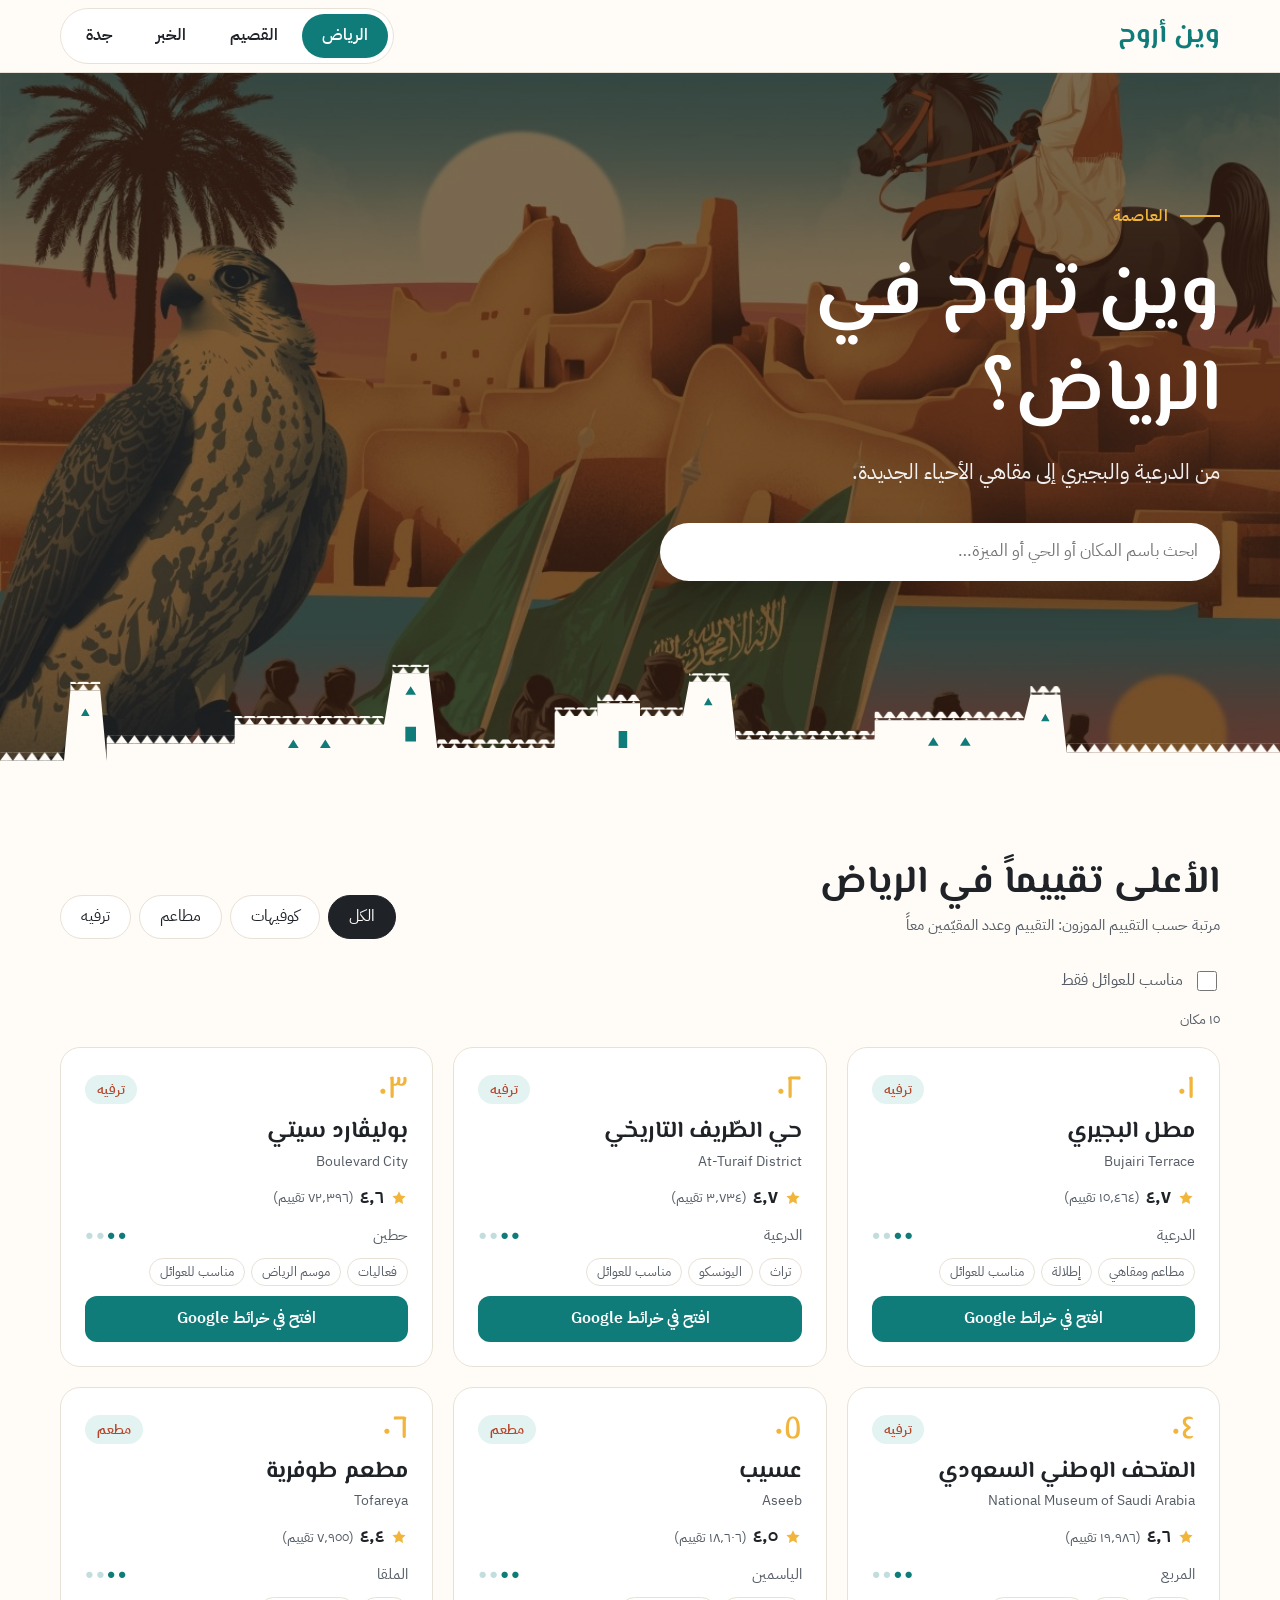
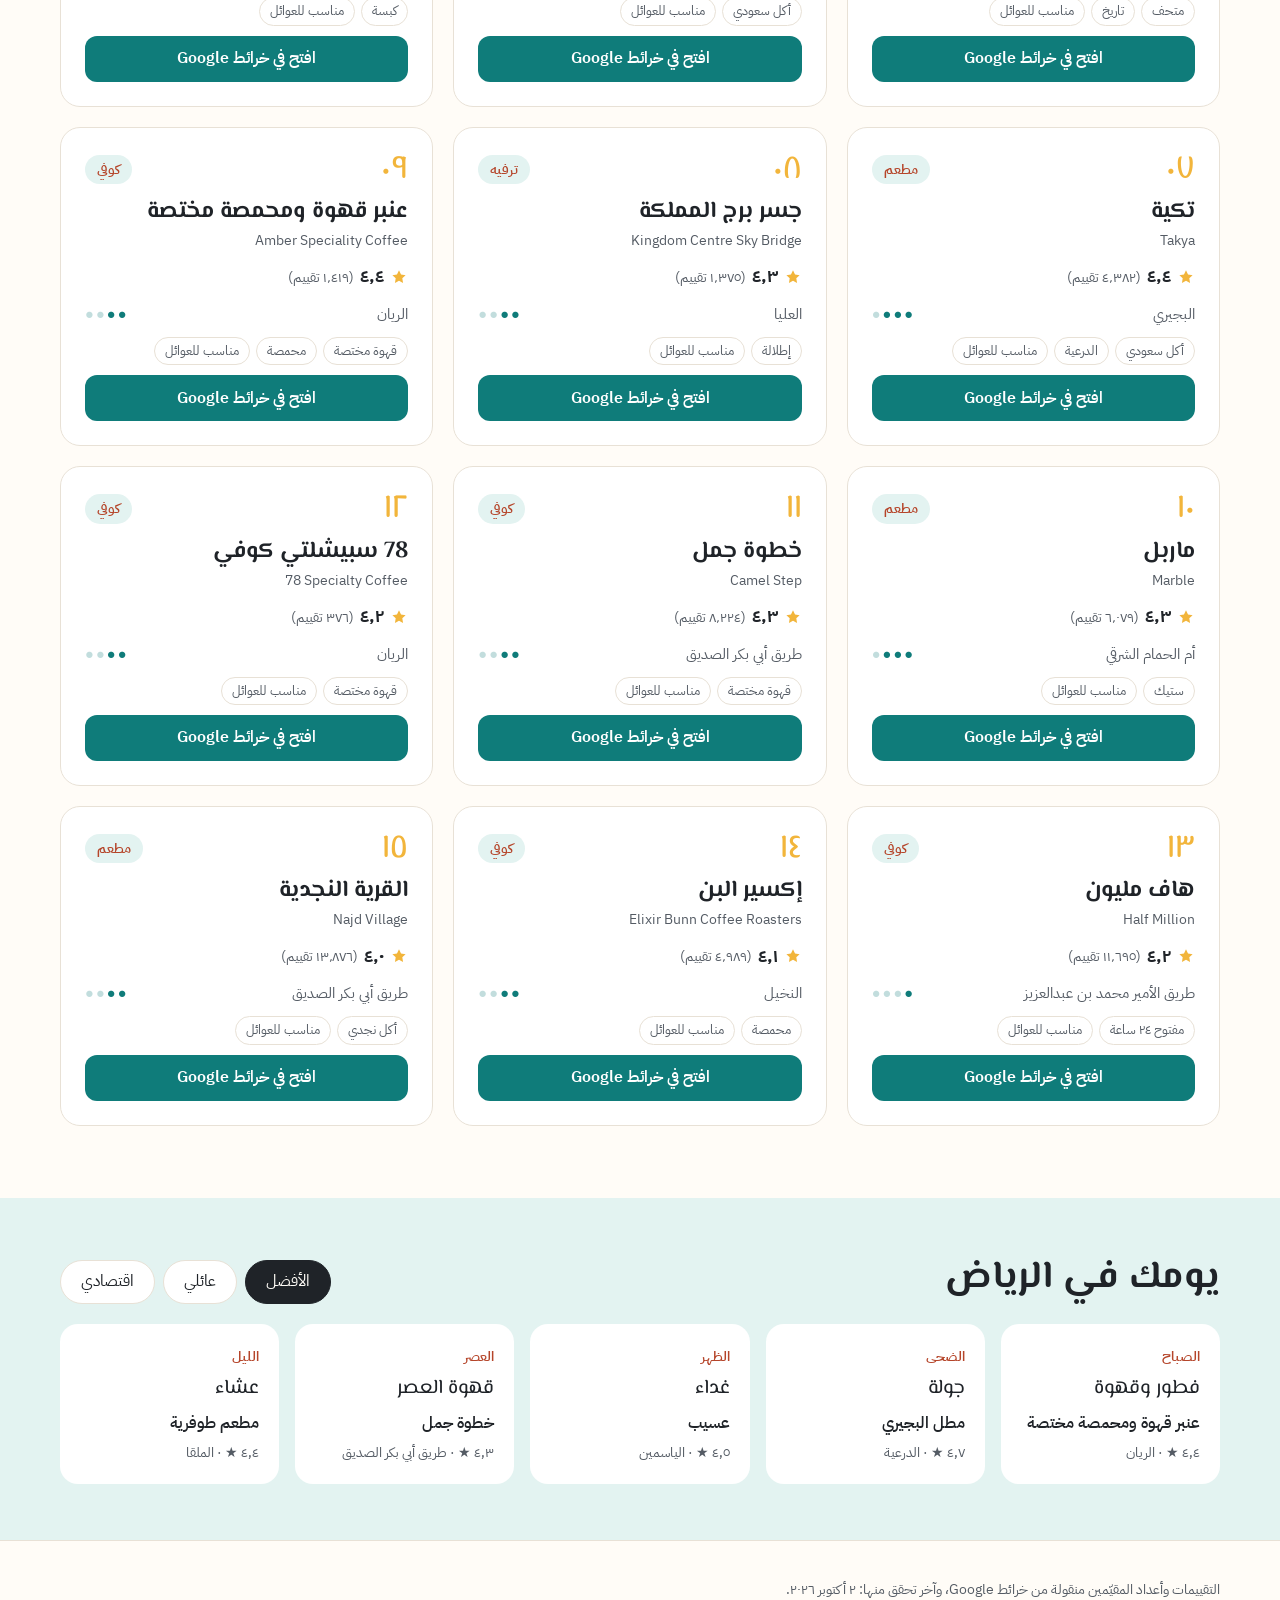
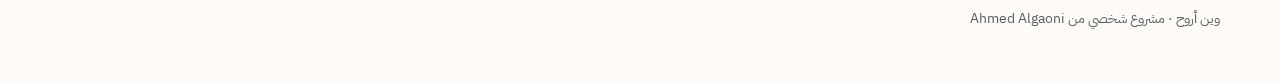
==== index.html @ acad12fd "Build home page: city themes, ranked cards, search, day plan - CSS variables per city, hero photo cr" ====
<!doctype html>
<html lang="ar" dir="rtl">
<head>
  <meta charset="utf-8">
  <meta name="viewport" content="width=device-width, initial-scale=1">
  <title>وين أروح | دليل الكوفيهات والمطاعم والترفيه</title>
  <meta name="description" content="أفضل الكوفيهات والمطاعم والأماكن الترفيهية في الرياض والقصيم والخبر وجدة، حسب تقييمات خرائط Google.">
  <link rel="preconnect" href="https://fonts.googleapis.com">
  <link rel="preconnect" href="https://fonts.gstatic.com" crossorigin>
  <link href="https://fonts.googleapis.com/css2?family=IBM+Plex+Sans+Arabic:wght@400;500;600&family=El+Messiri:wght@600;700&family=Reem+Kufi:wght@600;700&family=Rubik:wght@600;700&family=Amiri:wght@700&display=swap" rel="stylesheet">
  <link rel="stylesheet" href="style.css">
</head>
<body data-city="riyadh">

  <header class="site-header">
    <div class="container header-row">
      <a class="logo" href="#">وين أروح</a>
      <nav class="city-switch" aria-label="اختر المدينة">
        <button type="button" data-city="riyadh">الرياض</button>
        <button type="button" data-city="qassim">القصيم</button>
        <button type="button" data-city="khobar">الخبر</button>
        <button type="button" data-city="jeddah">جدة</button>
      </nav>
    </div>
  </header>

  <section class="hero">
    <!-- One photo per city; CSS fades in the active one -->
    <img class="hero-img" data-city="riyadh" src="assets/img/riyadh.jpg" alt="">
    <img class="hero-img" data-city="qassim" src="assets/img/qassim.jpg" alt="">
    <img class="hero-img" data-city="khobar" src="assets/img/khobar.jpg" alt="">
    <img class="hero-img" data-city="jeddah" src="assets/img/jeddah.jpg" alt="">
    <div class="hero-overlay"></div>

    <div class="container hero-content">
      <p class="kicker" id="hero-kicker"></p>
      <h1 id="hero-title"></h1>
      <p class="tagline" id="hero-tagline"></p>
      <form class="search" role="search" onsubmit="return false">
        <label for="search-input" class="visually-hidden">ابحث عن مكان</label>
        <input id="search-input" type="search" placeholder="ابحث باسم المكان أو الحي أو الميزة…" autocomplete="off">
      </form>
    </div>

    <!-- City skylines (drawn in code, coloured by CSS variables) -->
    <div class="skylines" aria-hidden="true">
      <svg class="skyline" data-city="riyadh" viewBox="0 0 1200 160" preserveAspectRatio="xMidYMax slice">
        <defs><pattern id="cr-r" width="12" height="8" patternUnits="userSpaceOnUse"><path class="sk-fill" d="M0 8L6 0L12 8Z"/></pattern></defs>
        <path class="sk-fill" d="M0 160V112H60L66 46H94L100 112V96H220V78H360L368 30H402L410 100H520V70H560V58H600V70H640L646 38H684L690 92H820V74H960L966 50H994L1000 104H1200V160Z"/>
        <g fill="url(#cr-r)"><rect x="0" y="104" width="60" height="8"/><rect x="66" y="38" width="28" height="8"/><rect x="100" y="88" width="120" height="8"/><rect x="220" y="70" width="140" height="8"/><rect x="368" y="22" width="34" height="8"/><rect x="410" y="92" width="110" height="8"/><rect x="520" y="62" width="40" height="8"/><rect x="560" y="50" width="40" height="8"/><rect x="600" y="62" width="40" height="8"/><rect x="646" y="30" width="38" height="8"/><rect x="690" y="84" width="130" height="8"/><rect x="820" y="66" width="140" height="8"/><rect x="966" y="42" width="28" height="8"/><rect x="1000" y="96" width="200" height="8"/></g>
        <path class="sk-win" d="M76 70l4-7 4 7z M380 50l5-8 5 8z M380 80h10v14h-10z M660 60l4-7 4 7z M270 100l5-8 5 8z M300 100l5-8 5 8z M870 98l5-8 5 8z M900 98l5-8 5 8z M580 84h8v16h-8z M976 75l4-7 4 7z"/>
      </svg>
      <svg class="skyline" data-city="qassim" viewBox="0 0 1200 160" preserveAspectRatio="xMidYMax slice">
        <defs>
          <pattern id="cr-q" width="12" height="8" patternUnits="userSpaceOnUse"><path class="sk-fill" d="M0 8L6 0L12 8Z"/></pattern>
          <g id="palm-q" class="sk-fill"><path d="M-3 0L3 0L5 90L-5 90Z"/><path d="M0 0Q-26-12-48 6Q-24-4 0 4Z M0 0Q26-12 48 6Q24-4 0 4Z M0 0Q-14-26-38-30Q-14-18 0 3Z M0 0Q14-26 38-30Q14-18 0 3Z M0 0Q-2-24 4-36Q4-18 2 2Z"/></g>
        </defs>
        <use href="#palm-q" x="90" y="34"/><use href="#palm-q" x="330" y="26"/><use href="#palm-q" x="620" y="16"/><use href="#palm-q" x="930" y="28"/><use href="#palm-q" x="1130" y="22"/>
        <path class="sk-fill" d="M0 160V118H140V104H260V120H420V100H560V116H700V96H840V118H1000V106H1200V160Z"/>
        <g fill="url(#cr-q)"><rect x="0" y="110" width="140" height="8"/><rect x="140" y="96" width="120" height="8"/><rect x="260" y="112" width="160" height="8"/><rect x="420" y="92" width="140" height="8"/><rect x="560" y="108" width="140" height="8"/><rect x="700" y="88" width="140" height="8"/><rect x="840" y="110" width="160" height="8"/><rect x="1000" y="98" width="200" height="8"/></g>
        <path class="sk-win" d="M190 130h8v12h-8z M480 122l5-8 5 8z M500 122l5-8 5 8z M760 118l5-8 5 8z M780 118l5-8 5 8z M1080 128h8v12h-8z"/>
      </svg>
      <svg class="skyline" data-city="khobar" viewBox="0 0 1200 160" preserveAspectRatio="xMidYMax slice">
        <defs><g id="palm-k" class="sk-fill"><path d="M-3 0L3 0L5 90L-5 90Z"/><path d="M0 0Q-26-12-48 6Q-24-4 0 4Z M0 0Q26-12 48 6Q24-4 0 4Z M0 0Q-14-26-38-30Q-14-18 0 3Z M0 0Q14-26 38-30Q14-18 0 3Z M0 0Q-2-24 4-36Q4-18 2 2Z"/></g></defs>
        <use href="#palm-k" x="380" y="44"/><use href="#palm-k" x="470" y="52"/><use href="#palm-k" x="720" y="48"/>
        <g class="sk-fill">
          <path d="M0 160V122H70V100H120V116H190V86H240V108H300V124H760V104H820V82H870V110H940V92H990V118H1080V100H1130V120H1200V160Z"/>
          <path d="M592 130V50H608V130Z M598 4H602V22H598Z"/>
          <ellipse cx="600" cy="44" rx="46" ry="16"/>
          <circle cx="600" cy="22" r="8"/>
        </g>
        <path class="sk-win" d="M200 96h8v8h-8z M220 96h8v8h-8z M200 112h8v8h-8z M220 112h8v8h-8z M830 92h8v8h-8z M850 92h8v8h-8z M830 108h8v8h-8z M850 108h8v8h-8z M950 102h8v8h-8z M970 102h8v8h-8z"/>
      </svg>
      <svg class="skyline" data-city="jeddah" viewBox="0 0 1200 160" preserveAspectRatio="xMidYMax slice">
        <defs><pattern id="lat-j" width="8" height="8" patternUnits="userSpaceOnUse"><rect class="sk-fill" x="0" y="0" width="2" height="8"/></pattern></defs>
        <path class="sk-fill" d="M0 160V80H60V50H130V70H180V36H250V60H300V92H360V44H430V74H480V100H520V60H528L534 28L540 60H548V100H600V40H670V66H720V30H790V84H850V52H920V76H980V40H1050V70H1110V58H1200V160Z M516 72H552V76H516Z"/>
        <path class="sk-win" d="M80 66h30v34h-30z M195 50h40v44h-40z M375 58h40v42h-40z M615 54h40v36h-40z M735 44h40v48h-40z M865 66h40v32h-40z M995 54h40v42h-40z M1125 72h30v28h-30z"/>
        <path fill="url(#lat-j)" d="M80 66h30v34h-30z M195 50h40v44h-40z M375 58h40v42h-40z M615 54h40v36h-40z M735 44h40v48h-40z M865 66h40v32h-40z M995 54h40v42h-40z M1125 72h30v28h-30z"/>
      </svg>
    </div>
  </section>

  <main>
    <section class="container places" aria-labelledby="places-title">
      <div class="section-head">
        <div>
          <h2 id="places-title"></h2>
          <p class="section-sub">مرتبة حسب التقييم الموزون: التقييم وعدد المقيّمين معاً</p>
        </div>
        <div class="tabs" role="group" aria-label="التصنيف">
          <button type="button" data-cat="all" aria-pressed="true">الكل</button>
          <button type="button" data-cat="cafe" aria-pressed="false">كوفيهات</button>
          <button type="button" data-cat="restaurant" aria-pressed="false">مطاعم</button>
          <button type="button" data-cat="entertainment" aria-pressed="false">ترفيه</button>
        </div>
      </div>
      <label class="family-toggle">
        <input type="checkbox" id="family-only">
        <span>مناسب للعوائل فقط</span>
      </label>
      <p class="results-count" id="results-count" aria-live="polite"></p>
      <div class="cards" id="cards"></div>
    </section>

    <section class="plan-wrap" aria-labelledby="plan-title">
      <div class="container">
        <div class="section-head">
          <h2 id="plan-title"></h2>
          <div class="tabs" role="group" aria-label="نوع الخطة">
            <button type="button" data-mode="best" aria-pressed="true">الأفضل</button>
            <button type="button" data-mode="family" aria-pressed="false">عائلي</button>
            <button type="button" data-mode="budget" aria-pressed="false">اقتصادي</button>
          </div>
        </div>
        <ol class="plan" id="plan"></ol>
      </div>
    </section>
  </main>

  <footer class="site-footer">
    <div class="container">
      <p>التقييمات وأعداد المقيّمين منقولة من خرائط Google، وآخر تحقق منها: <span id="checked-date"></span>.</p>
      <p>وين أروح · مشروع شخصي من Ahmed Algaoni</p>
    </div>
  </footer>

  <!-- Card template: filled by script.js with textContent (never innerHTML) -->
  <template id="card-template">
    <article class="card">
      <div class="card-top">
        <span class="rank"></span>
        <span class="chip cat"></span>
      </div>
      <h3 class="name"></h3>
      <p class="name-en"></p>
      <p class="rating">
        <svg class="star" viewBox="0 0 24 24" aria-hidden="true"><path d="M12 3l2.7 5.6 6.1.9-4.4 4.3 1 6.1L12 17l-5.4 2.9 1-6.1L3.2 9.5l6.1-.9z"/></svg>
        <strong class="score"></strong>
        <span class="reviews"></span>
      </p>
      <p class="meta">
        <span class="hood"></span>
        <span class="price"></span>
      </p>
      <ul class="tags"></ul>
      <a class="btn maps" target="_blank" rel="noopener">افتح في خرائط Google</a>
    </article>
  </template>

  <script src="script.js"></script>
</body>
</html>
---- style.css ----
/* ===== City themes =====
   Each city only changes these variables; the rest of the CSS never
   hard-codes a city colour. script.js just sets <body data-city="..."> */

body[data-city="riyadh"] {
  --bg: #FFFCF7; --surface: #FFFFFF; --ink: #1F2328; --muted: #545B64; --line: #E8E1D6;
  --primary: #0F7C7A; --primary-dark: #0A5957; --on-primary: #FFFFFF;
  --accent: #F2B53B; --on-accent: #2A1E00; --soft: #FCEBC4; --tint: #E3F3F1;
  --cat: #B5452A; --overlay: rgba(25, 18, 12, 0.55);
  --display: "El Messiri", serif;
}
body[data-city="qassim"] {
  --bg: #FFFBF5; --surface: #FFFFFF; --ink: #1E2421; --muted: #55605A; --line: #ECE3D6;
  --primary: #9A4F1E; --primary-dark: #7A3D16; --on-primary: #FFFFFF;
  --accent: #E2A23B; --on-accent: #2A1A00; --soft: #F8E6C4; --tint: #FBEEDF;
  --cat: #2F6B4F; --overlay: rgba(40, 22, 10, 0.58);
  --display: "Reem Kufi", sans-serif;
}
body[data-city="khobar"] {
  --bg: #FAFCFD; --surface: #FFFFFF; --ink: #13232F; --muted: #4D5D69; --line: #E1E8EE;
  --primary: #1F5F78; --primary-dark: #174A5E; --on-primary: #FFFFFF;
  --accent: #E6B98A; --on-accent: #2A1C08; --soft: #FBEBD3; --tint: #E3EFF2;
  --cat: #B4532F; --overlay: rgba(10, 32, 42, 0.5);
  --display: "Rubik", sans-serif;
}
body[data-city="jeddah"] {
  --bg: #FFFBF7; --surface: #FFFFFF; --ink: #24201E; --muted: #5E5752; --line: #ECE4DA;
  --primary: #7B4B2A; --primary-dark: #5E3820; --on-primary: #FFFFFF;
  --accent: #2C7A8C; --on-accent: #FFFFFF; --soft: #DCEEF1; --tint: #F4ECE3;
  --cat: #2C6E7E; --overlay: rgba(28, 22, 18, 0.58);
  --display: "Amiri", serif;
}

/* ===== Base ===== */

*, *::before, *::after { box-sizing: border-box; }

body {
  margin: 0;
  background: var(--bg);
  color: var(--ink);
  font-family: "IBM Plex Sans Arabic", sans-serif;
  font-size: 16px;
  line-height: 1.7;
  transition: background-color 0.6s ease, color 0.6s ease;
}

h1, h2, h3 { font-family: var(--display); font-weight: 700; line-height: 1.3; margin: 0; }
a { color: var(--primary); }
button { font: inherit; cursor: pointer; }

.container { width: min(1160px, 100% - 32px); margin-inline: auto; }

.visually-hidden {
  position: absolute; width: 1px; height: 1px; overflow: hidden;
  clip: rect(0 0 0 0); white-space: nowrap;
}

:focus-visible { outline: 3px solid var(--accent); outline-offset: 2px; }

/* ===== Header ===== */

.site-header {
  position: sticky; top: 0; z-index: 10;
  background: color-mix(in srgb, var(--bg) 92%, transparent);
  backdrop-filter: blur(10px);
  border-bottom: 1px solid var(--line);
}
.header-row {
  min-height: 72px;
  display: flex; align-items: center; justify-content: space-between; gap: 16px;
}
.logo {
  font-family: var(--display); font-size: 1.7rem; font-weight: 700;
  color: var(--primary); text-decoration: none;
}
.city-switch {
  display: flex; gap: 4px; padding: 5px;
  background: var(--surface); border: 1px solid var(--line); border-radius: 999px;
  overflow-x: auto;
}
.city-switch button {
  min-height: 44px; padding: 0 20px; border: 0; border-radius: 999px;
  background: transparent; color: var(--ink); font-weight: 600; white-space: nowrap;
  transition: background-color 0.3s, color 0.3s;
}
.city-switch button[aria-pressed="true"] { background: var(--primary); color: var(--on-primary); }
.city-switch button:hover:not([aria-pressed="true"]) { background: var(--tint); }

/* ===== Hero ===== */

.hero {
  position: relative; overflow: hidden;
  min-height: min(82vh, 760px);
  display: flex; align-items: center;
  background: var(--primary-dark); color: #FFFFFF;
}
.hero-img {
  position: absolute; inset: 0; width: 100%; height: 100%;
  object-fit: cover; object-position: center 40%;
  opacity: 0; transform: scale(1.06);
  transition: opacity 1s ease, transform 6s ease;
}
body[data-city="riyadh"] .hero-img[data-city="riyadh"],
body[data-city="qassim"] .hero-img[data-city="qassim"],
body[data-city="khobar"] .hero-img[data-city="khobar"],
body[data-city="jeddah"] .hero-img[data-city="jeddah"] { opacity: 1; transform: scale(1); }

.hero-overlay { position: absolute; inset: 0; background: var(--overlay); }

.hero-content { position: relative; padding: 96px 0 200px; }
.kicker {
  display: inline-flex; align-items: center; gap: 12px; margin: 0 0 18px;
  color: var(--accent); font-weight: 600; letter-spacing: 0.02em;
}
.kicker::before { content: ""; width: 40px; height: 2px; background: currentColor; }
body[data-city="jeddah"] .kicker { color: #9FD6E2; }

.hero h1 { font-size: clamp(2.4rem, 6vw, 4.6rem); max-width: 12ch; }
.tagline { font-size: clamp(1.05rem, 2vw, 1.3rem); margin: 16px 0 32px; max-width: 34ch; opacity: 0.92; }

.search input {
  width: min(560px, 100%); min-height: 58px; padding: 0 22px;
  border: 0; border-radius: 999px; background: #FFFFFF; color: #1F2328;
  font: inherit; font-size: 1.05rem;
  box-shadow: 0 18px 40px rgba(0, 0, 0, 0.25);
}

.skylines { position: absolute; inset-inline: 0; bottom: -1px; height: 170px; pointer-events: none; }
.skyline {
  position: absolute; inset: 0; width: 100%; height: 100%;
  opacity: 0; transition: opacity 0.8s ease;
}
body[data-city="riyadh"] .skyline[data-city="riyadh"],
body[data-city="qassim"] .skyline[data-city="qassim"],
body[data-city="khobar"] .skyline[data-city="khobar"],
body[data-city="jeddah"] .skyline[data-city="jeddah"] { opacity: 1; }
.sk-fill { fill: var(--bg); }
.sk-win { fill: var(--primary); }

/* ===== Section heads & tabs ===== */

.places { padding: 48px 0 24px; }
.section-head {
  display: flex; flex-wrap: wrap; align-items: flex-end; justify-content: space-between;
  gap: 16px; margin-bottom: 20px;
}
.section-head h2 { font-size: clamp(1.8rem, 3.5vw, 2.4rem); }
.section-sub { margin: 4px 0 0; color: var(--muted); font-size: 0.95rem; }

.tabs { display: flex; flex-wrap: wrap; gap: 8px; }
.tabs button {
  min-height: 44px; padding: 0 20px; border-radius: 999px;
  border: 1px solid var(--line); background: var(--surface); color: var(--ink);
  transition: all 0.25s;
}
.tabs button[aria-pressed="true"] { background: var(--ink); border-color: var(--ink); color: var(--bg); }

.family-toggle {
  display: inline-flex; align-items: center; gap: 10px; min-height: 44px;
  color: var(--muted); cursor: pointer;
}
.family-toggle input { width: 20px; height: 20px; accent-color: var(--primary); }
.results-count { color: var(--muted); font-size: 0.9rem; margin: 4px 0 16px; }

/* ===== Cards ===== */

.cards {
  display: grid; gap: 20px;
  grid-template-columns: repeat(auto-fill, minmax(min(100%, 290px), 1fr));
}
.card {
  position: relative; display: flex; flex-direction: column; gap: 10px;
  padding: 24px; border-radius: 20px;
  background: var(--surface); border: 1px solid var(--line);
  transition: transform 0.3s ease, box-shadow 0.3s ease;
  animation: rise 0.5s ease both;
}
.card:hover { transform: translateY(-4px); box-shadow: 0 18px 40px rgba(0, 0, 0, 0.08); }
@keyframes rise { from { opacity: 0; transform: translateY(12px); } }

.card-top { display: flex; align-items: center; justify-content: space-between; }
.rank {
  font-family: var(--display); font-size: 2.2rem; line-height: 1;
  color: var(--accent);
}
body[data-city="khobar"] .rank { color: #C08A50; }
.chip {
  display: inline-block; padding: 3px 12px; border-radius: 999px;
  background: var(--tint); font-size: 0.85rem; font-weight: 600;
}
.chip.cat { color: var(--cat); }

.card .name { font-size: 1.45rem; }
.name-en { margin: -8px 0 0; color: var(--muted); font-size: 0.85rem; direction: ltr; text-align: right; }

.rating { display: flex; align-items: center; gap: 6px; margin: 0; }
.star { width: 18px; height: 18px; fill: var(--accent); }
body[data-city="khobar"] .star { fill: #C08A50; }
.score { font-size: 1.1rem; }
.reviews { color: var(--muted); font-size: 0.9rem; }

.meta { display: flex; justify-content: space-between; gap: 12px; margin: 0; color: var(--muted); font-size: 0.92rem; }
.price { letter-spacing: 2px; color: var(--primary); }
.price .off { opacity: 0.25; }

.tags { display: flex; flex-wrap: wrap; gap: 6px; margin: 0; padding: 0; list-style: none; }
.tags li { padding: 2px 10px; border-radius: 999px; border: 1px solid var(--line); font-size: 0.82rem; color: var(--muted); }

.btn {
  margin-top: auto; min-height: 46px;
  display: flex; align-items: center; justify-content: center;
  border-radius: 12px; background: var(--primary); color: var(--on-primary);
  font-weight: 600; text-decoration: none;
  transition: background-color 0.25s;
}
.btn:hover { background: var(--primary-dark); }

.empty { padding: 40px; text-align: center; color: var(--muted); border: 1px dashed var(--line); border-radius: 20px; }

/* ===== Day plan ===== */

.plan-wrap { margin-top: 48px; padding: 56px 0; background: var(--tint); transition: background-color 0.6s; }
.plan {
  list-style: none; margin: 0; padding: 0;
  display: grid; gap: 16px;
  grid-template-columns: repeat(auto-fit, minmax(min(100%, 190px), 1fr));
}
.plan li {
  padding: 20px; border-radius: 18px; background: var(--surface);
  display: flex; flex-direction: column; gap: 4px;
}
.plan .when { color: var(--cat); font-weight: 600; font-size: 0.9rem; }
.plan .what { font-family: var(--display); font-size: 1.25rem; }
.plan a { color: var(--ink); font-weight: 600; text-decoration: none; }
.plan a:hover { color: var(--primary); text-decoration: underline; }
.plan .sub { color: var(--muted); font-size: 0.85rem; }

/* ===== Footer ===== */

.site-footer { padding: 32px 0 48px; color: var(--muted); font-size: 0.9rem; border-top: 1px solid var(--line); }
.site-footer p { margin: 4px 0; }

/* ===== Small screens ===== */

@media (max-width: 640px) {
  /* Compact header: logo + cities on one row, and it scrolls away */
  .site-header { position: static; }
  .header-row { min-height: 64px; gap: 8px; }
  .logo { font-size: 1.25rem; white-space: nowrap; }
  .city-switch { padding: 3px; }
  .city-switch button { min-height: 40px; padding: 0 10px; font-size: 0.9rem; }
  .hero-content { padding: 64px 0 150px; }
  .skylines { height: 110px; }
}

@media (prefers-reduced-motion: reduce) {
  *, *::before, *::after { transition: none !important; animation: none !important; }
}
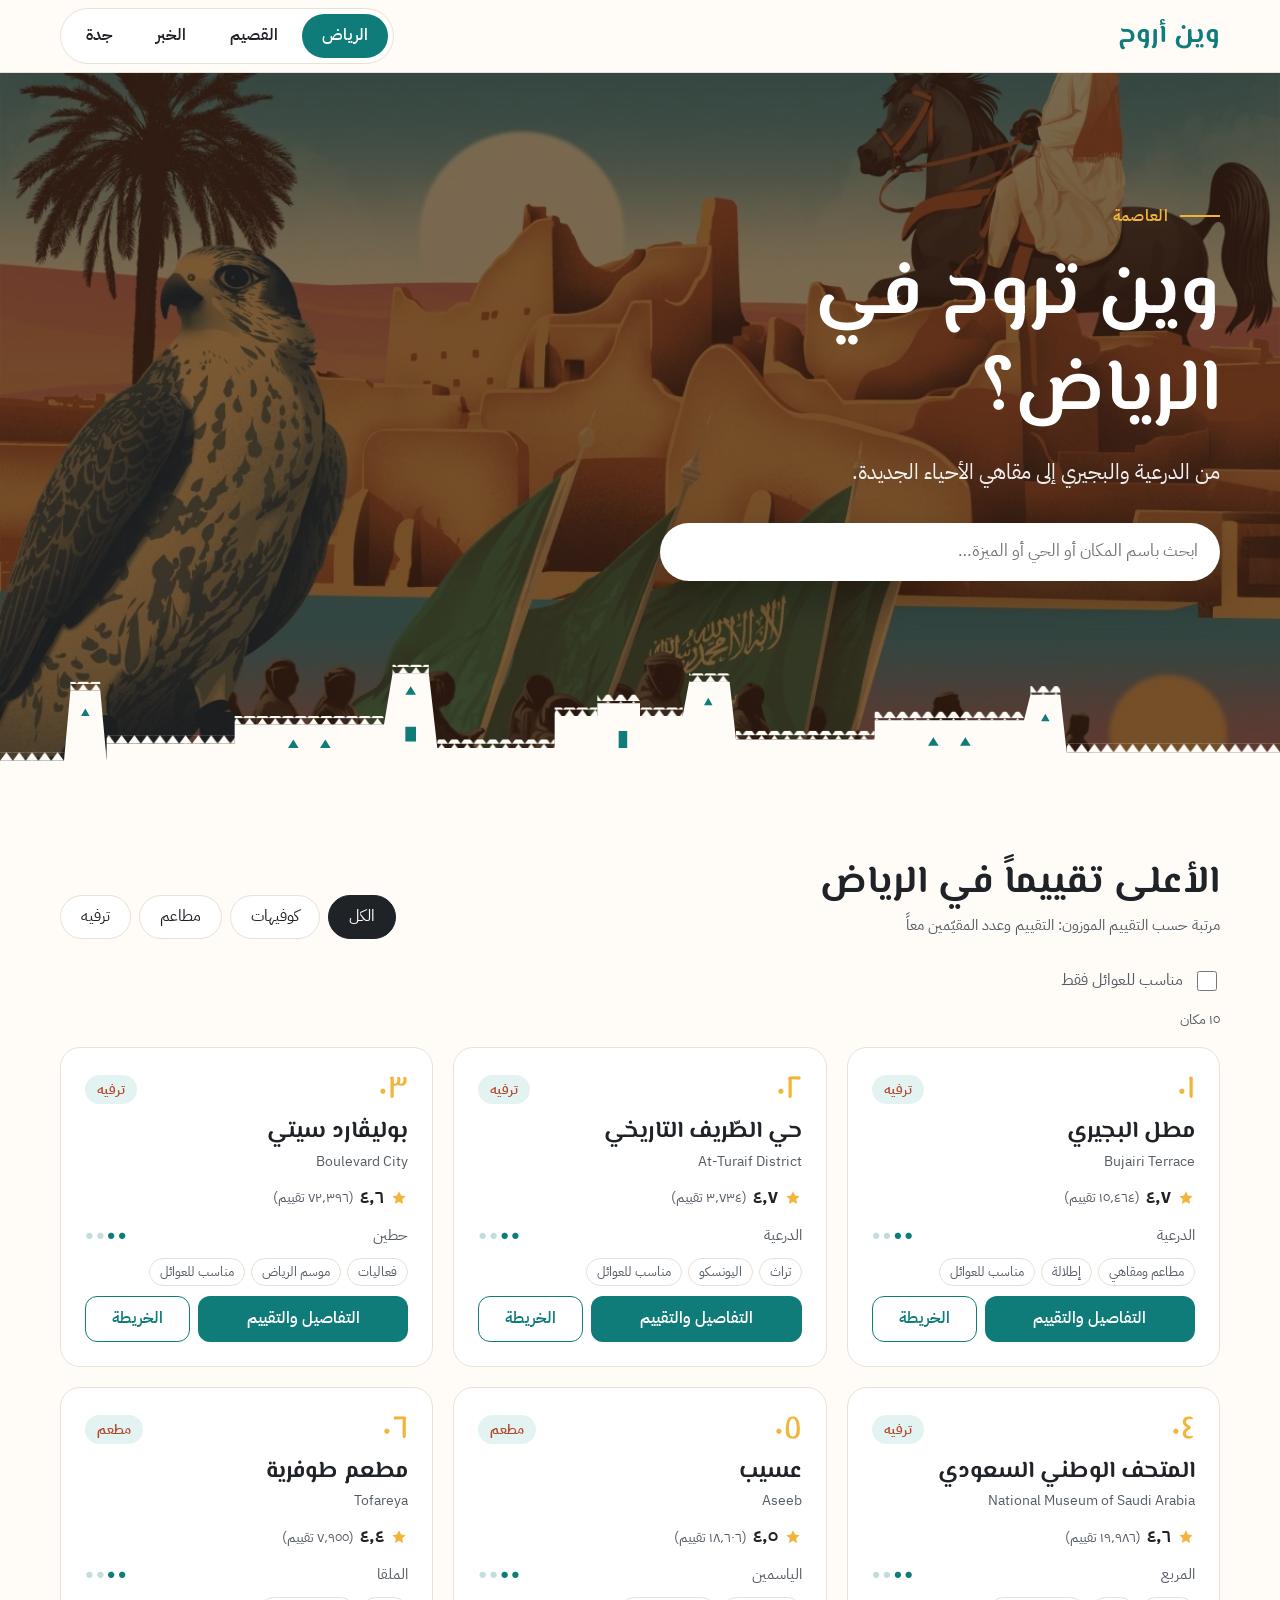
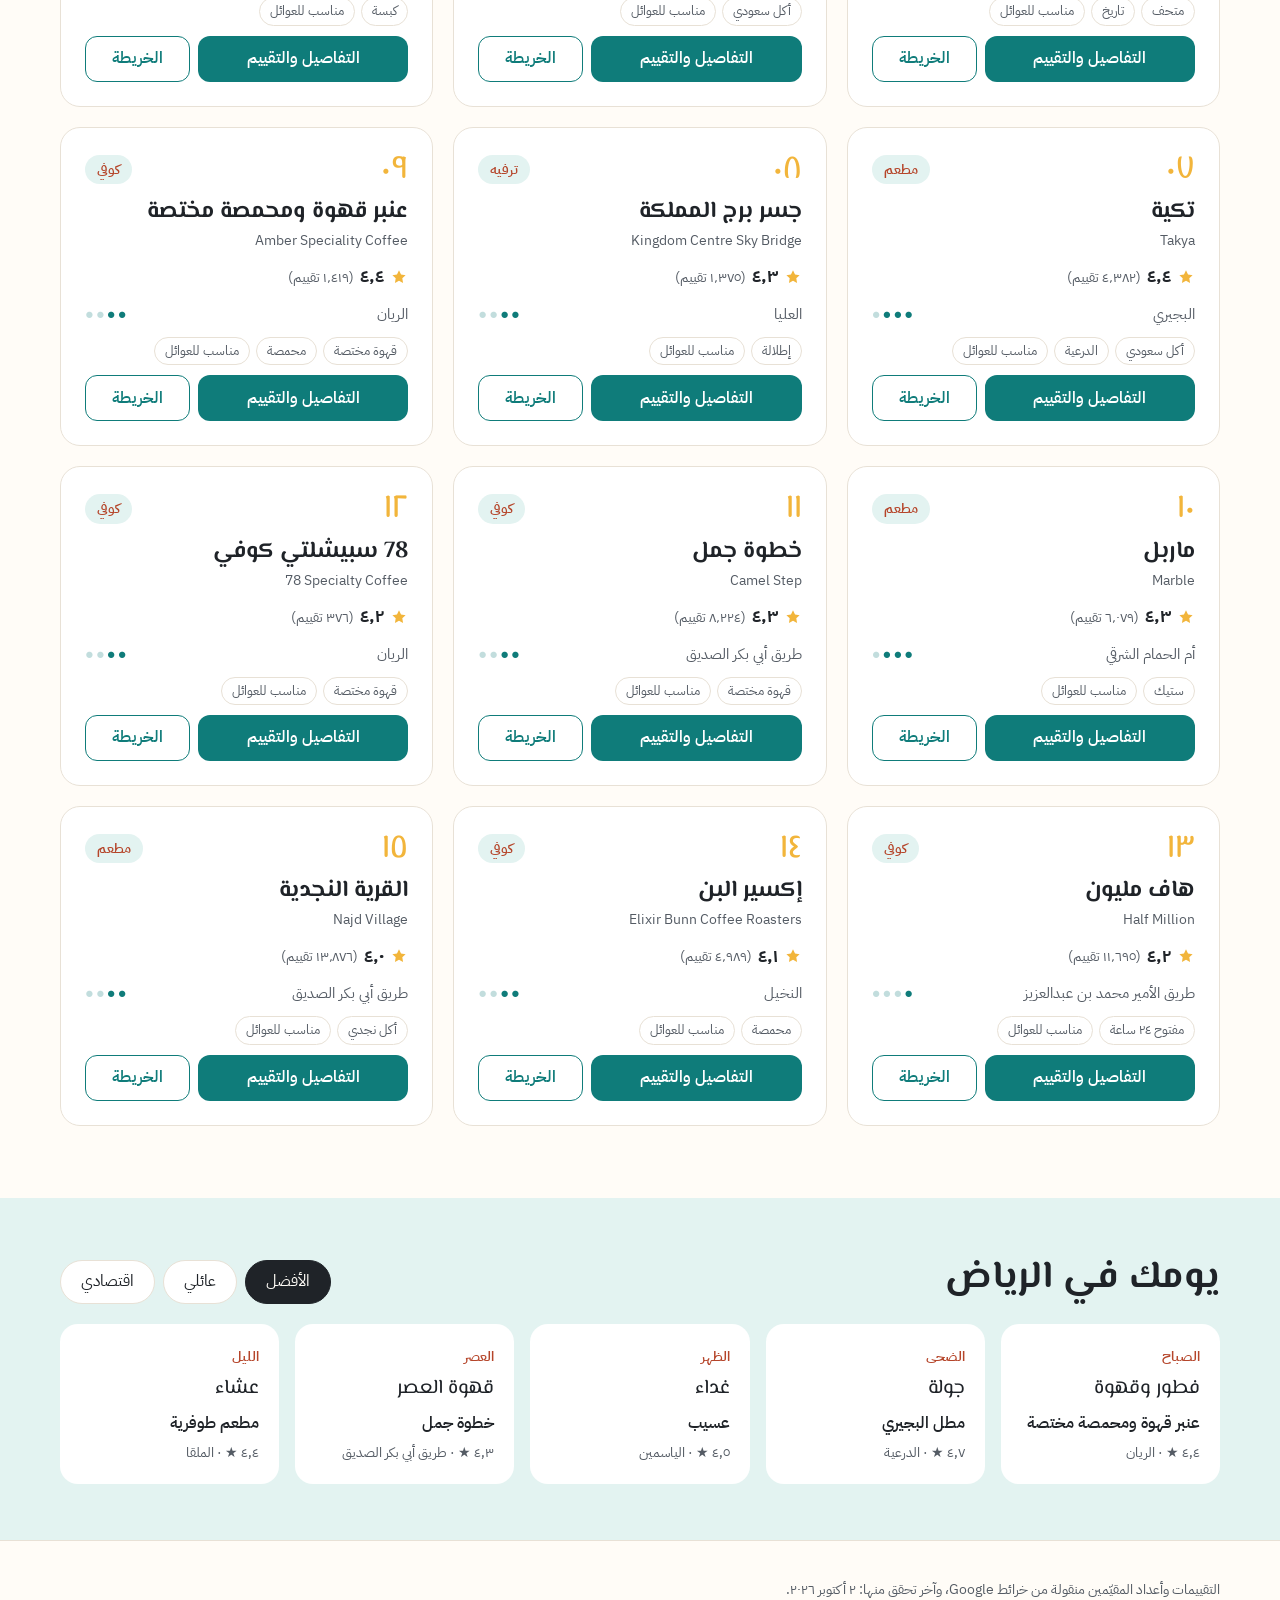
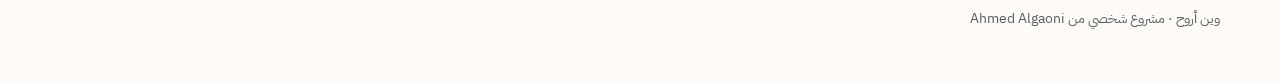
==== commit 32a1164a: "Add place details page with visitor reviews - common.js: shared helpers for both pages (DRY) - place" ====
--- a/index.html
+++ b/index.html
@@ -131,7 +131,7 @@
         <span class="rank"></span>
         <span class="chip cat"></span>
       </div>
-      <h3 class="name"></h3>
+      <h3 class="name"><a></a></h3>
       <p class="name-en"></p>
       <p class="rating">
         <svg class="star" viewBox="0 0 24 24" aria-hidden="true"><path d="M12 3l2.7 5.6 6.1.9-4.4 4.3 1 6.1L12 17l-5.4 2.9 1-6.1L3.2 9.5l6.1-.9z"/></svg>
@@ -143,10 +143,14 @@
         <span class="price"></span>
       </p>
       <ul class="tags"></ul>
-      <a class="btn maps" target="_blank" rel="noopener">افتح في خرائط Google</a>
+      <div class="actions">
+        <a class="btn details">التفاصيل والتقييم</a>
+        <a class="btn ghost maps" target="_blank" rel="noopener">الخريطة</a>
+      </div>
     </article>
   </template>
 
+  <script src="common.js"></script>
   <script src="script.js"></script>
 </body>
 </html>
--- a/style.css
+++ b/style.css
@@ -216,6 +216,13 @@
 }
 .btn:hover { background: var(--primary-dark); }
 
+.card .name a { color: inherit; text-decoration: none; }
+.card .name a:hover { color: var(--primary); }
+.actions { margin-top: auto; display: grid; grid-template-columns: 2fr 1fr; gap: 8px; }
+.actions .btn { margin-top: 0; }
+.btn.ghost { background: transparent; color: var(--primary); border: 1.5px solid var(--primary); }
+.btn.ghost:hover { background: var(--tint); }
+
 .empty { padding: 40px; text-align: center; color: var(--muted); border: 1px dashed var(--line); border-radius: 20px; }
 
 /* ===== Day plan ===== */
@@ -235,6 +242,89 @@
 .plan a { color: var(--ink); font-weight: 600; text-decoration: none; }
 .plan a:hover { color: var(--primary); text-decoration: underline; }
 .plan .sub { color: var(--muted); font-size: 0.85rem; }
+
+/* ===== Place page ===== */
+
+.back-link { color: var(--ink); font-weight: 600; text-decoration: none; }
+.back-link::before { content: "→ "; }
+
+.place-hero {
+  position: relative; overflow: hidden; min-height: 340px;
+  display: flex; align-items: flex-end;
+  background: var(--primary-dark); color: #FFFFFF;
+}
+.place-hero-img { position: absolute; inset: 0; width: 100%; height: 100%; object-fit: cover; object-position: center 40%; }
+.place-hero-content { position: relative; padding: 64px 0 40px; }
+.place-hero h1 { font-size: clamp(2.2rem, 5.5vw, 4rem); }
+.place-name-en { margin: 4px 0 0; opacity: 0.85; direction: ltr; text-align: right; }
+.breadcrumb { display: flex; gap: 8px; margin-bottom: 12px; font-size: 0.95rem; }
+.breadcrumb a { color: #FFFFFF; }
+
+.place-main { padding: 40px 0 24px; }
+.place-grid {
+  display: grid; gap: 32px; align-items: start;
+  grid-template-columns: repeat(auto-fit, minmax(min(100%, 420px), 1fr));
+}
+.place-info { display: flex; flex-direction: column; gap: 20px; }
+
+.score-boxes { display: grid; grid-template-columns: 1fr 1fr; gap: 12px; }
+.score-box { padding: 18px; border-radius: 18px; display: flex; flex-direction: column; gap: 2px; }
+.score-box.google { background: var(--primary); color: var(--on-primary); }
+.score-box.visitors { background: var(--soft); color: var(--ink); }
+.score-box .label { font-size: 0.88rem; opacity: 0.85; }
+.score-box .big { font-size: 2rem; font-family: var(--display); }
+.score-box .small { font-size: 0.85rem; opacity: 0.85; }
+
+.facts {
+  margin: 0; display: grid; grid-template-columns: 1fr 1fr;
+  border: 1px solid var(--line); border-radius: 18px; background: var(--surface); overflow: hidden;
+}
+.facts div { padding: 14px 18px; border-bottom: 1px solid var(--line); }
+.facts div:nth-child(odd) { border-left: 1px solid var(--line); }
+.facts div:nth-last-child(-n+2) { border-bottom: 0; }
+.facts dt { color: var(--muted); font-size: 0.85rem; }
+.facts dd { margin: 0; font-weight: 600; }
+.big-tags li { font-size: 0.9rem; padding: 4px 14px; }
+.source-note { margin: 0; color: var(--muted); font-size: 0.85rem; }
+
+.review-form-wrap { padding: 28px; border-radius: 22px; background: var(--tint); }
+.review-form-wrap h2 { font-size: 1.7rem; margin-bottom: 16px; }
+#review-form { display: flex; flex-direction: column; gap: 10px; }
+#review-form label, .stars-input legend { font-weight: 600; }
+#review-form input, #review-form textarea {
+  font: inherit; padding: 12px 14px; border-radius: 12px;
+  border: 1px solid var(--line); background: var(--surface); color: var(--ink);
+}
+#review-form input { min-height: 48px; }
+.stars-input { border: 0; padding: 0; margin: 0; }
+.stars-row { display: flex; gap: 2px; } /* RTL: star 1 sits on the right */
+.star-btn {
+  width: 48px; height: 48px; border: 0; background: transparent;
+  font-size: 2rem; line-height: 1; color: var(--line);
+}
+.star-btn.on { color: var(--accent); }
+body[data-city="khobar"] .star-btn.on { color: #C08A50; }
+.star-label { margin: 0; color: var(--muted); font-size: 0.9rem; }
+.form-error { margin: 0; color: #B3261E; font-weight: 600; min-height: 1.2em; }
+
+.reviews-wrap, .similar-wrap { margin-top: 48px; }
+.reviews-wrap h2, .similar-wrap h2 { font-size: 1.8rem; margin-bottom: 16px; }
+.reviews-list { list-style: none; margin: 0; padding: 0; display: grid; gap: 12px; }
+.review { padding: 18px 20px; border-radius: 16px; border: 1px solid var(--line); background: var(--surface); }
+.review-head { display: flex; justify-content: space-between; color: var(--muted); font-size: 0.9rem; }
+.review-head strong { color: var(--ink); }
+.review-stars { color: var(--accent); letter-spacing: 2px; }
+.review p { margin: 6px 0 0; }
+
+.similar { display: grid; gap: 16px; grid-template-columns: repeat(auto-fill, minmax(min(100%, 240px), 1fr)); }
+.mini-card {
+  display: flex; flex-direction: column; gap: 4px; padding: 18px 20px;
+  border-radius: 16px; border: 1px solid var(--line); background: var(--surface);
+  color: var(--ink); text-decoration: none; transition: transform 0.25s, box-shadow 0.25s;
+}
+.mini-card:hover { transform: translateY(-3px); box-shadow: 0 12px 28px rgba(0, 0, 0, 0.07); }
+.mini-card strong { font-family: var(--display); font-size: 1.2rem; }
+.mini-card span { color: var(--muted); font-size: 0.9rem; }
 
 /* ===== Footer ===== */
 
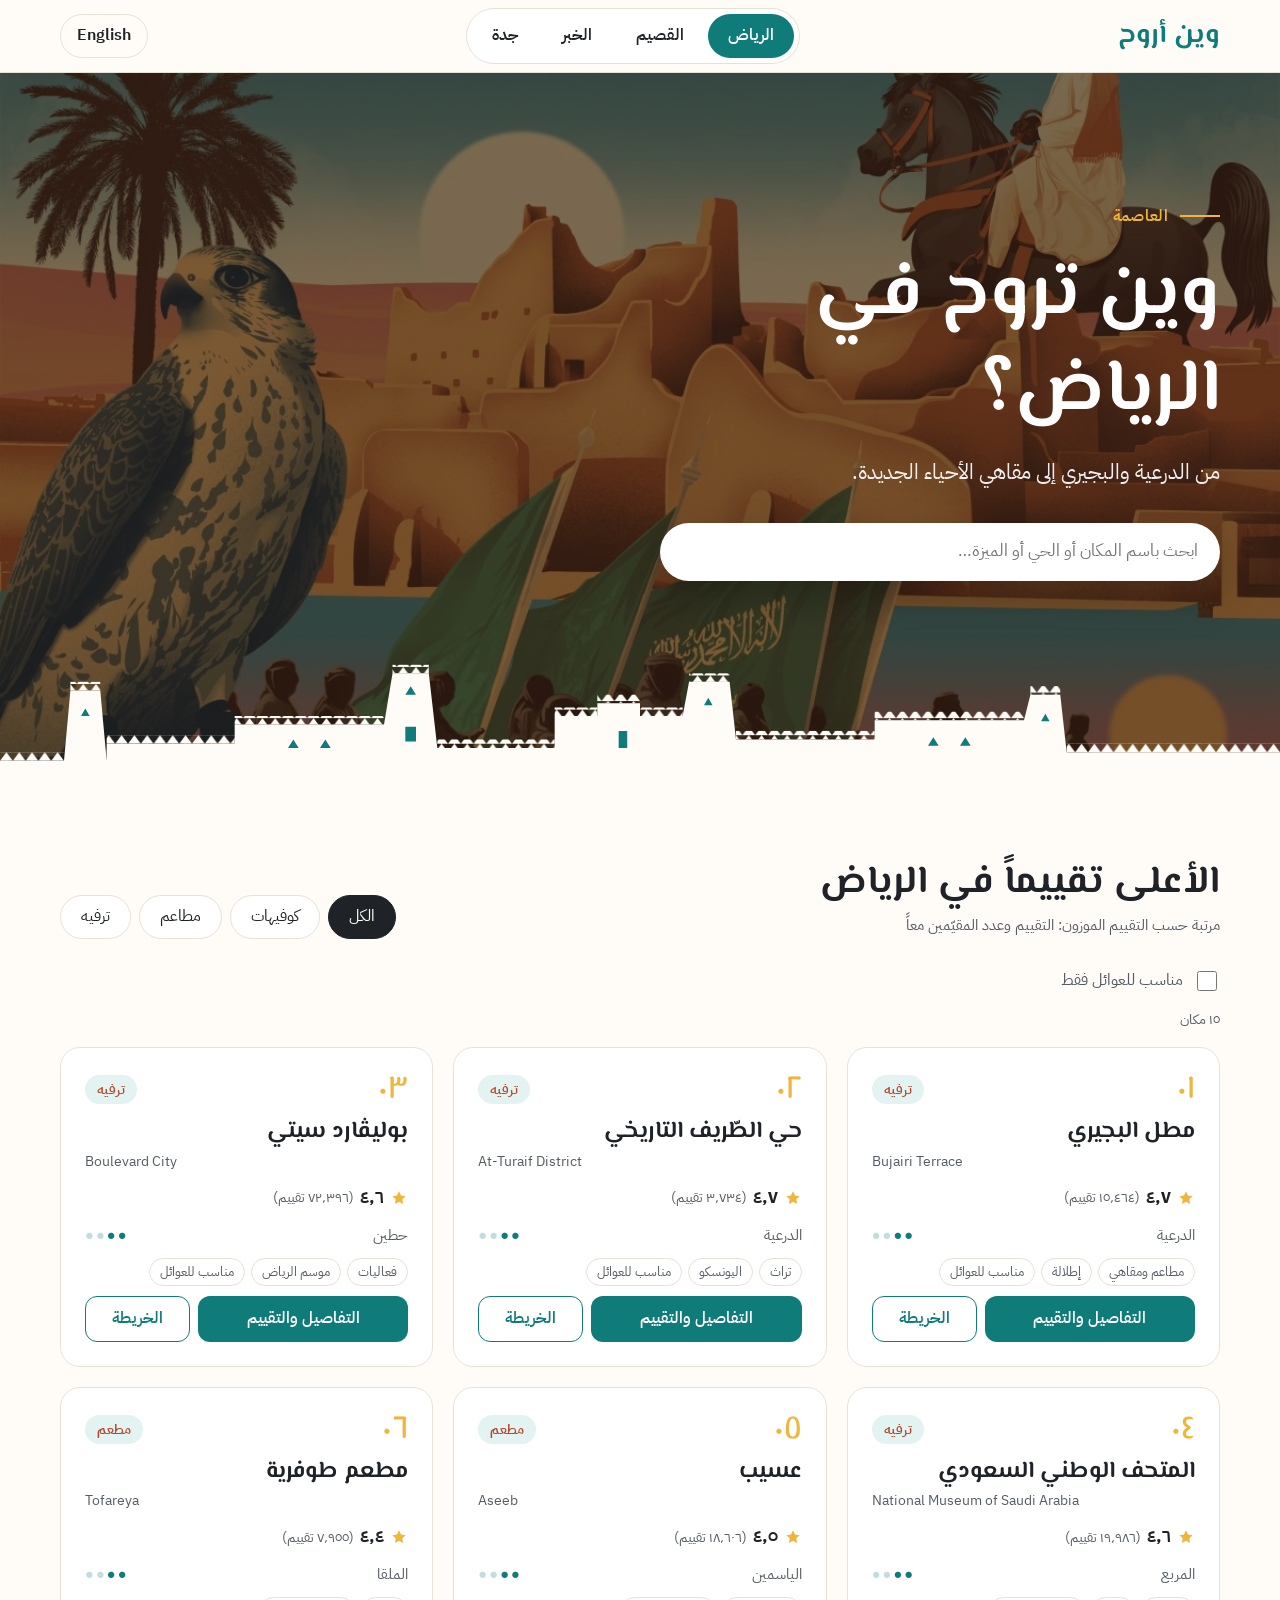
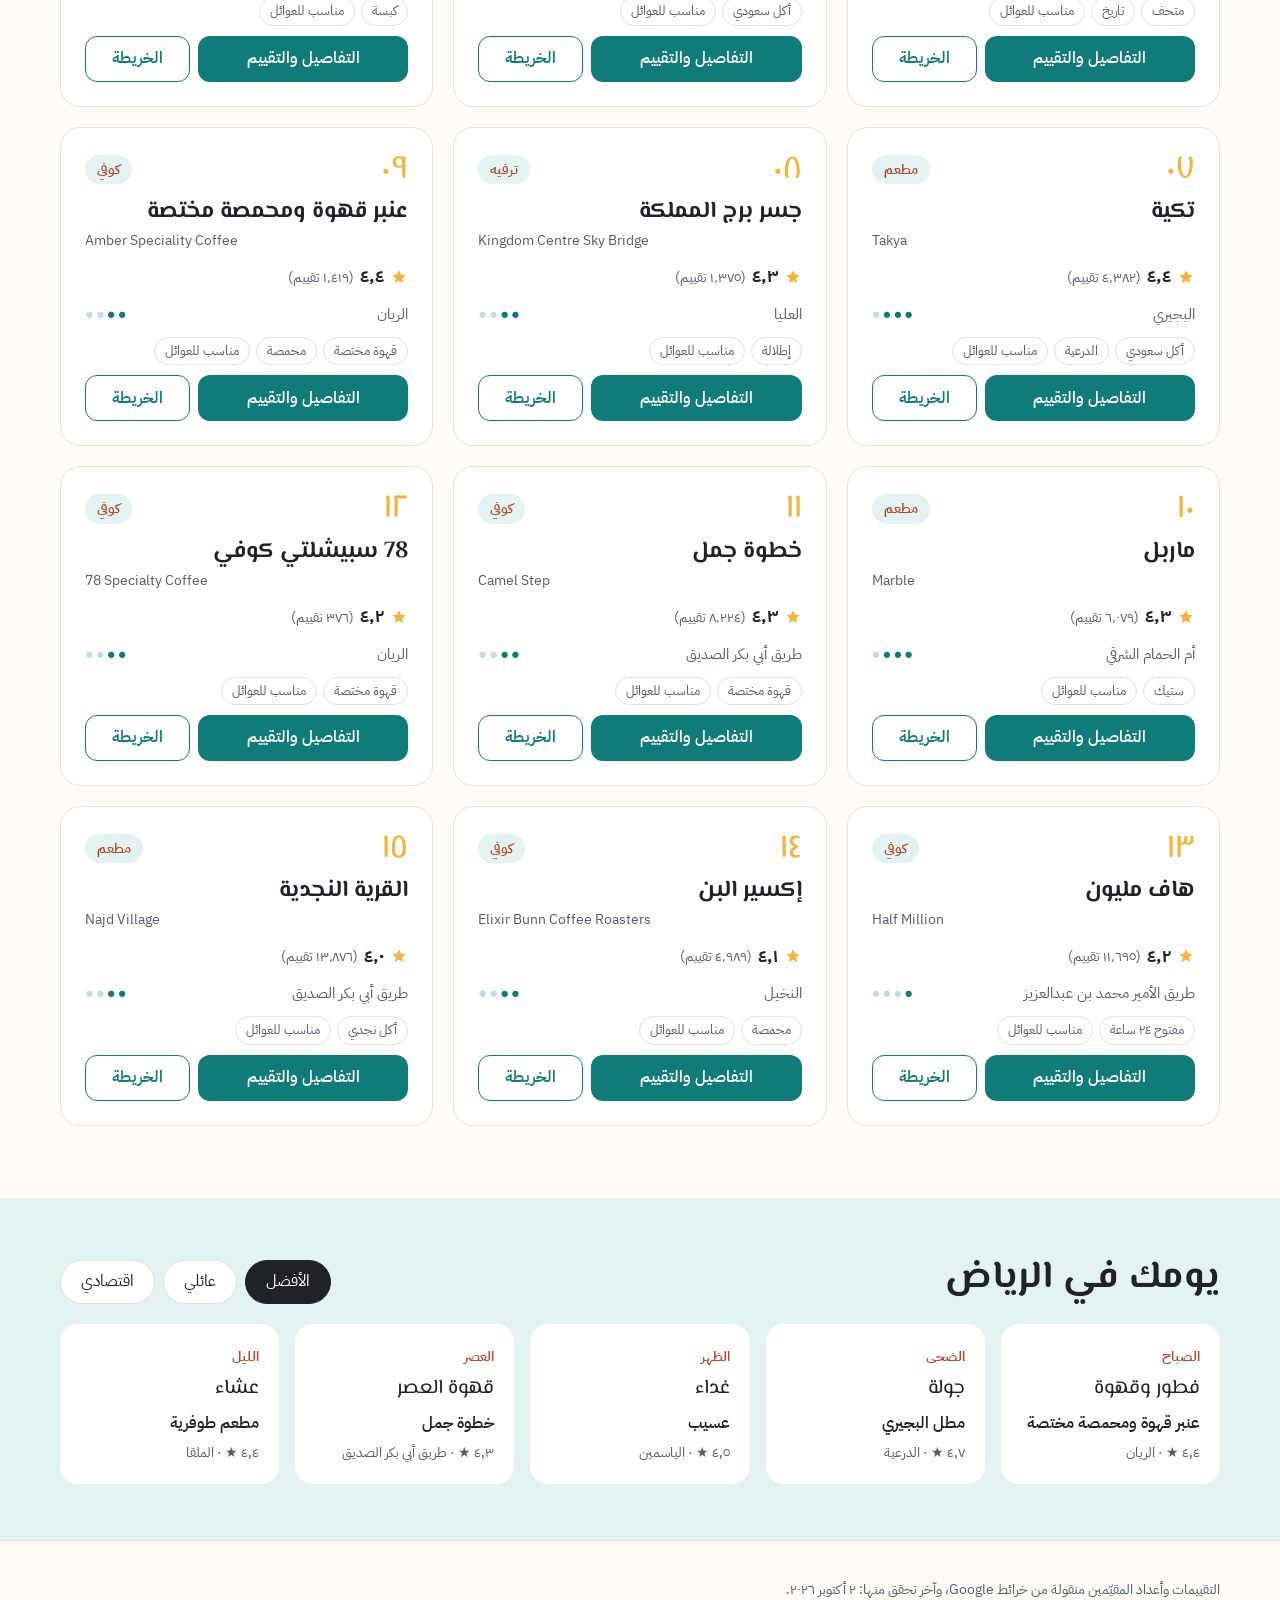
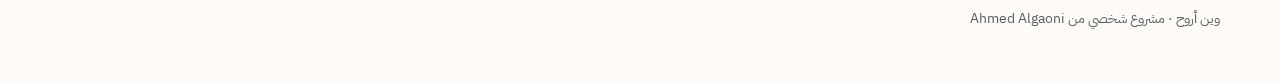
==== commit f30860b6: "Add English version, clearer rating stars, no digits in names - i18n.js: Arabic/English UI text, lan" ====
--- a/index.html
+++ b/index.html
@@ -14,13 +14,14 @@
 
   <header class="site-header">
     <div class="container header-row">
-      <a class="logo" href="#">وين أروح</a>
-      <nav class="city-switch" aria-label="اختر المدينة">
+      <a class="logo" href="#" data-i18n="siteName">وين أروح</a>
+      <nav class="city-switch" aria-label="اختر المدينة" data-i18n-aria="citySwitch">
         <button type="button" data-city="riyadh">الرياض</button>
         <button type="button" data-city="qassim">القصيم</button>
         <button type="button" data-city="khobar">الخبر</button>
         <button type="button" data-city="jeddah">جدة</button>
       </nav>
+      <button type="button" class="lang-btn" id="lang-btn" data-i18n="langButton">English</button>
     </div>
   </header>
 
@@ -37,8 +38,8 @@
       <h1 id="hero-title"></h1>
       <p class="tagline" id="hero-tagline"></p>
       <form class="search" role="search" onsubmit="return false">
-        <label for="search-input" class="visually-hidden">ابحث عن مكان</label>
-        <input id="search-input" type="search" placeholder="ابحث باسم المكان أو الحي أو الميزة…" autocomplete="off">
+        <label for="search-input" class="visually-hidden" data-i18n="searchLabel">ابحث عن مكان</label>
+        <input id="search-input" type="search" placeholder="ابحث باسم المكان أو الحي أو الميزة…" data-i18n-ph="searchPlaceholder" autocomplete="off">
       </form>
     </div>
 
@@ -85,18 +86,18 @@
       <div class="section-head">
         <div>
           <h2 id="places-title"></h2>
-          <p class="section-sub">مرتبة حسب التقييم الموزون: التقييم وعدد المقيّمين معاً</p>
+          <p class="section-sub" data-i18n="placesSub">مرتبة حسب التقييم الموزون: التقييم وعدد المقيّمين معاً</p>
         </div>
-        <div class="tabs" role="group" aria-label="التصنيف">
-          <button type="button" data-cat="all" aria-pressed="true">الكل</button>
-          <button type="button" data-cat="cafe" aria-pressed="false">كوفيهات</button>
-          <button type="button" data-cat="restaurant" aria-pressed="false">مطاعم</button>
-          <button type="button" data-cat="entertainment" aria-pressed="false">ترفيه</button>
+        <div class="tabs" role="group" aria-label="التصنيف" data-i18n-aria="tabsLabel">
+          <button type="button" data-cat="all" aria-pressed="true" data-i18n="all">الكل</button>
+          <button type="button" data-cat="cafe" aria-pressed="false" data-i18n="cafes">كوفيهات</button>
+          <button type="button" data-cat="restaurant" aria-pressed="false" data-i18n="restaurants">مطاعم</button>
+          <button type="button" data-cat="entertainment" aria-pressed="false" data-i18n="fun">ترفيه</button>
         </div>
       </div>
       <label class="family-toggle">
         <input type="checkbox" id="family-only">
-        <span>مناسب للعوائل فقط</span>
+        <span data-i18n="familyOnly">مناسب للعوائل فقط</span>
       </label>
       <p class="results-count" id="results-count" aria-live="polite"></p>
       <div class="cards" id="cards"></div>
@@ -106,10 +107,10 @@
       <div class="container">
         <div class="section-head">
           <h2 id="plan-title"></h2>
-          <div class="tabs" role="group" aria-label="نوع الخطة">
-            <button type="button" data-mode="best" aria-pressed="true">الأفضل</button>
-            <button type="button" data-mode="family" aria-pressed="false">عائلي</button>
-            <button type="button" data-mode="budget" aria-pressed="false">اقتصادي</button>
+          <div class="tabs" role="group" aria-label="نوع الخطة" data-i18n-aria="planLabel">
+            <button type="button" data-mode="best" aria-pressed="true" data-i18n="best">الأفضل</button>
+            <button type="button" data-mode="family" aria-pressed="false" data-i18n="family">عائلي</button>
+            <button type="button" data-mode="budget" aria-pressed="false" data-i18n="budget">اقتصادي</button>
           </div>
         </div>
         <ol class="plan" id="plan"></ol>
@@ -119,8 +120,8 @@
 
   <footer class="site-footer">
     <div class="container">
-      <p>التقييمات وأعداد المقيّمين منقولة من خرائط Google، وآخر تحقق منها: <span id="checked-date"></span>.</p>
-      <p>وين أروح · مشروع شخصي من Ahmed Algaoni</p>
+      <p id="footer-source"></p>
+      <p data-i18n="footerAuthor">وين أروح · مشروع شخصي من Ahmed Algaoni</p>
     </div>
   </footer>
 
@@ -132,7 +133,7 @@
         <span class="chip cat"></span>
       </div>
       <h3 class="name"><a></a></h3>
-      <p class="name-en"></p>
+      <p class="name-alt"></p>
       <p class="rating">
         <svg class="star" viewBox="0 0 24 24" aria-hidden="true"><path d="M12 3l2.7 5.6 6.1.9-4.4 4.3 1 6.1L12 17l-5.4 2.9 1-6.1L3.2 9.5l6.1-.9z"/></svg>
         <strong class="score"></strong>
@@ -144,12 +145,13 @@
       </p>
       <ul class="tags"></ul>
       <div class="actions">
-        <a class="btn details">التفاصيل والتقييم</a>
-        <a class="btn ghost maps" target="_blank" rel="noopener">الخريطة</a>
+        <a class="btn details"></a>
+        <a class="btn ghost maps" target="_blank" rel="noopener"></a>
       </div>
     </article>
   </template>
 
+  <script src="i18n.js"></script>
   <script src="common.js"></script>
   <script src="script.js"></script>
 </body>
--- a/style.css
+++ b/style.css
@@ -85,6 +85,13 @@
   transition: background-color 0.3s, color 0.3s;
 }
 .city-switch button[aria-pressed="true"] { background: var(--primary); color: var(--on-primary); }
+
+.lang-btn {
+  min-height: 44px; padding: 0 16px; border-radius: 999px;
+  border: 1px solid var(--line); background: transparent; color: var(--ink); font-weight: 600;
+}
+.lang-btn:hover { background: var(--tint); }
+.header-actions { display: flex; align-items: center; gap: 16px; }
 .city-switch button:hover:not([aria-pressed="true"]) { background: var(--tint); }
 
 /* ===== Hero ===== */
@@ -192,7 +199,7 @@
 .chip.cat { color: var(--cat); }
 
 .card .name { font-size: 1.45rem; }
-.name-en { margin: -8px 0 0; color: var(--muted); font-size: 0.85rem; direction: ltr; text-align: right; }
+.name-alt { margin: -8px 0 0; color: var(--muted); font-size: 0.85rem; text-align: start; }
 
 .rating { display: flex; align-items: center; gap: 6px; margin: 0; }
 .star { width: 18px; height: 18px; fill: var(--accent); }
@@ -247,6 +254,7 @@
 
 .back-link { color: var(--ink); font-weight: 600; text-decoration: none; }
 .back-link::before { content: "→ "; }
+[dir="ltr"] .back-link::before { content: "← "; }
 
 .place-hero {
   position: relative; overflow: hidden; min-height: 340px;
@@ -256,7 +264,7 @@
 .place-hero-img { position: absolute; inset: 0; width: 100%; height: 100%; object-fit: cover; object-position: center 40%; }
 .place-hero-content { position: relative; padding: 64px 0 40px; }
 .place-hero h1 { font-size: clamp(2.2rem, 5.5vw, 4rem); }
-.place-name-en { margin: 4px 0 0; opacity: 0.85; direction: ltr; text-align: right; }
+.place-name-alt { margin: 4px 0 0; opacity: 0.85; text-align: start; }
 .breadcrumb { display: flex; gap: 8px; margin-bottom: 12px; font-size: 0.95rem; }
 .breadcrumb a { color: #FFFFFF; }
 
@@ -280,7 +288,7 @@
   border: 1px solid var(--line); border-radius: 18px; background: var(--surface); overflow: hidden;
 }
 .facts div { padding: 14px 18px; border-bottom: 1px solid var(--line); }
-.facts div:nth-child(odd) { border-left: 1px solid var(--line); }
+.facts div:nth-child(odd) { border-inline-end: 1px solid var(--line); }
 .facts div:nth-last-child(-n+2) { border-bottom: 0; }
 .facts dt { color: var(--muted); font-size: 0.85rem; }
 .facts dd { margin: 0; font-weight: 600; }
@@ -297,13 +305,19 @@
 }
 #review-form input { min-height: 48px; }
 .stars-input { border: 0; padding: 0; margin: 0; }
-.stars-row { display: flex; gap: 2px; } /* RTL: star 1 sits on the right */
+/* Stars sit in a visible white box; empty stars are clearly grey */
+.stars-row {
+  display: inline-flex; gap: 2px; padding: 6px 10px; margin-top: 6px;
+  background: var(--surface); border: 1.5px solid var(--line); border-radius: 14px;
+}
 .star-btn {
   width: 48px; height: 48px; border: 0; background: transparent;
-  font-size: 2rem; line-height: 1; color: var(--line);
-}
-.star-btn.on { color: var(--accent); }
-body[data-city="khobar"] .star-btn.on { color: #C08A50; }
+  font-size: 2.1rem; line-height: 1; color: #9A958C;
+  transition: color 0.15s, transform 0.15s;
+}
+.star-btn:hover { transform: scale(1.12); }
+.star-btn.on, .star-btn.preview { color: var(--accent); }
+body[data-city="khobar"] .star-btn.on, body[data-city="khobar"] .star-btn.preview { color: #C08A50; }
 .star-label { margin: 0; color: var(--muted); font-size: 0.9rem; }
 .form-error { margin: 0; color: #B3261E; font-weight: 600; min-height: 1.2em; }
 
@@ -336,7 +350,9 @@
 @media (max-width: 640px) {
   /* Compact header: logo + cities on one row, and it scrolls away */
   .site-header { position: static; }
-  .header-row { min-height: 64px; gap: 8px; }
+  .header-row { min-height: 64px; gap: 8px; flex-wrap: wrap; padding: 8px 0; }
+  .site-header .city-switch { order: 3; width: 100%; }
+  .lang-btn { min-height: 40px; padding: 0 12px; font-size: 0.9rem; }
   .logo { font-size: 1.25rem; white-space: nowrap; }
   .city-switch { padding: 3px; }
   .city-switch button { min-height: 40px; padding: 0 10px; font-size: 0.9rem; }
